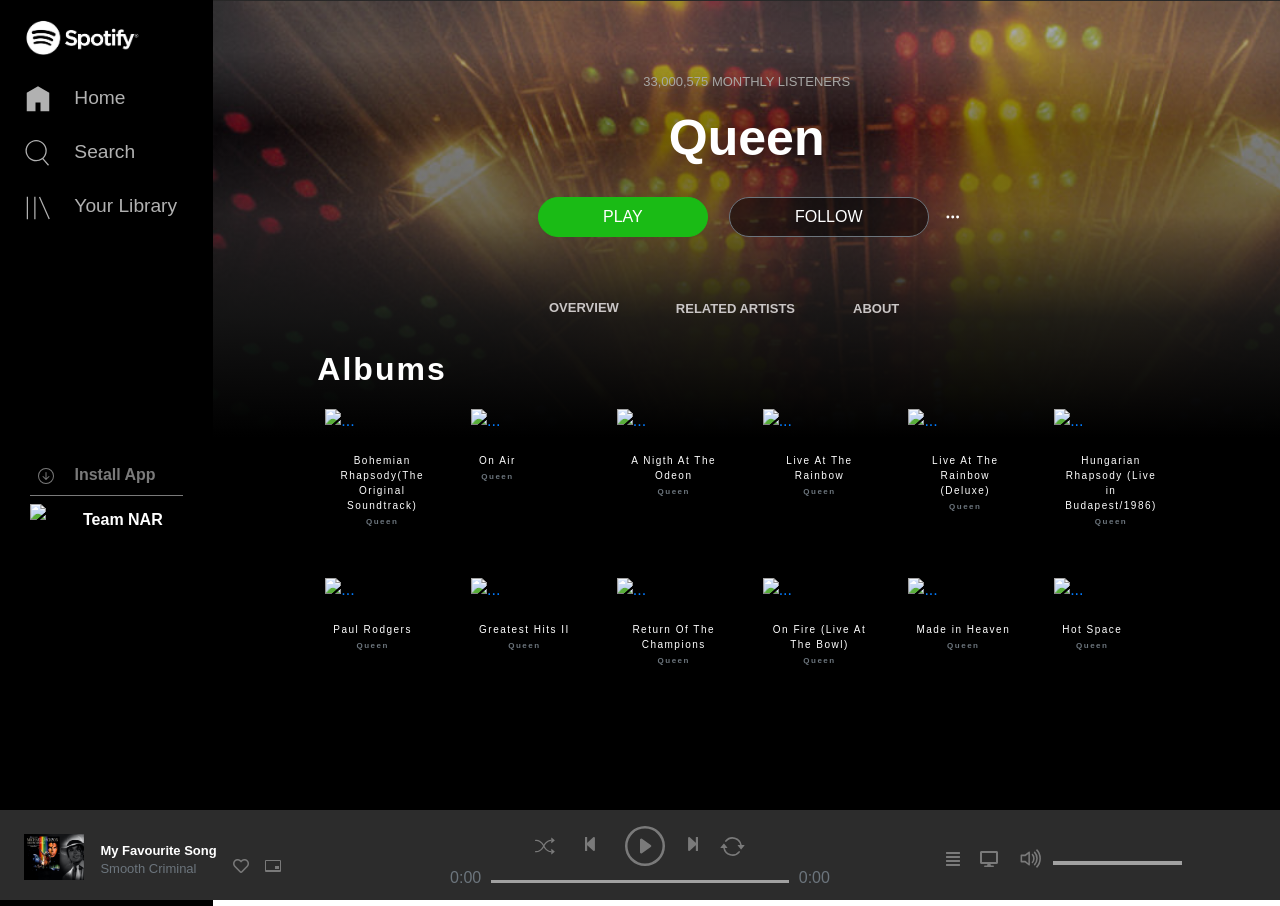
==== artist.html @ 795eda59 "Spotify clone" ====
<!DOCTYPE html>
<html lang="en">
  <head>
    <!-- Required meta tags -->
    <meta charset="utf-8" />
    <meta
      name="viewport"
      content="width=device-width, initial-scale=1, shrink-to-fit=no"
    />

    <!-- Bootstrap CSS -->
    <link
      rel="stylesheet"
      href="https://cdn.jsdelivr.net/npm/bootstrap@4.6.0/dist/css/bootstrap.min.css"
      integrity="sha384-B0vP5xmATw1+K9KRQjQERJvTumQW0nPEzvF6L/Z6nronJ3oUOFUFpCjEUQouq2+l"
      crossorigin="anonymous"
    />

    <title>Artist</title>
    
    <link rel="stylesheet" href="styles.css" />
    <!-- font awesome -->
    <link
      rel="stylesheet"
      href="https://use.fontawesome.com/releases/v5.15.3/css/all.css"
      integrity="sha384-SZXxX4whJ79/gErwcOYf+zWLeJdY/qpuqC4cAa9rOGUstPomtqpuNWT9wdPEn2fk"
      crossorigin="anonymous"
    />
  </head>
  <body>
    <div class="container-fluid">
      <main>
        <div class="row ">
          <div id="menu" class="col-12 d-none d-lg-none col-xl-2 d-xl-flex flex-column justify-content-between">
            <div>
              <a href="home.html"
                ><img
                  class="img-fluid text-center mb-2 pr-5"
                  src="sideassets/spotify_black.png"
                  alt=""
              /></a>
              <ul class="pl-2">
                <li>
                    <svg viewBox="0 0 512 512" width="24" height="24" xmlns="http://www.w3.org/2000/svg"><path d="M448 463.746h-149.333v-149.333h-85.334v149.333h-149.333v-315.428l192-111.746 192 110.984v316.19z" fill="currentColor"></path></svg>
                  <a class="pl-3" href="home.html">Home</a>
                </li>
                <li class="my-4">
                    <svg viewBox="0 0 512 512" width="24" height="24" xmlns="http://www.w3.org/2000/svg"><path d="M349.714 347.937l93.714 109.969-16.254 13.969-93.969-109.969q-48.508 36.825-109.207 36.825-36.826 0-70.476-14.349t-57.905-38.603-38.603-57.905-14.349-70.476 14.349-70.476 38.603-57.905 57.905-38.603 70.476-14.349 70.476 14.349 57.905 38.603 38.603 57.905 14.349 70.476q0 37.841-14.73 71.619t-40.889 58.921zM224 377.397q43.428 0 80.254-21.461t58.286-58.286 21.461-80.254-21.461-80.254-58.286-58.285-80.254-21.46-80.254 21.46-58.285 58.285-21.46 80.254 21.46 80.254 58.285 58.286 80.254 21.461z" fill="currentColor" fill-rule="evenodd"></path></svg>
                  <a class="pl-3" href="">Search</a>
                </li>
                <li>
                    <svg viewBox="0 0 512 512" width="24" height="24" xmlns="http://www.w3.org/2000/svg"><path d="M291.301 81.778l166.349 373.587-19.301 8.635-166.349-373.587zM64 463.746v-384h21.334v384h-21.334zM192 463.746v-384h21.334v384h-21.334z" fill="currentColor"></path></svg>
                  <a class="pl-3" href="">Your Library</a>
                </li>
              </ul>
            </div>

            <div class="sideBottom artist-bottom mb-4">
              <div class="container mb-5 pb-5">
                <div class="ml-2">
                  <svg
                    class=""
                    xmlns="http://www.w3.org/2000/svg"
                    width="16"
                    height="16"
                    fill="currentColor"
                    class="bi bi-arrow-down-circle"
                    viewBox="0 0 16 16"
                  >
                    <path
                      fill-rule="evenodd"
                      d="M1 8a7 7 0 1 0 14 0A7 7 0 0 0 1 8zm15 0A8 8 0 1 1 0 8a8 8 0 0 1 16 0zM8.5 4.5a.5.5 0 0 0-1 0v5.793L5.354 8.146a.5.5 0 1 0-.708.708l3 3a.5.5 0 0 0 .708 0l3-3a.5.5 0 0 0-.708-.708L8.5 10.293V4.5z"
                    />
                  </svg>
                  <a class="ml-3" href=""><strong>Install App</strong></a>
                </div>
                <hr class="my-2" />
                <div class="d-flex">
                  <img
                    class="img-fluid"
                    src="https://img.icons8.com/officel/30/000000/change-user-male.png"
                  />
                  <p class="ml-2 mt-1"><strong>Team NAR</strong></p>
                </div>
              </div>
            </div>
          </div>
          <!-- Sidebar end -->

          <div id="contentArtist" class="col-12 col-xl-10 mb-5">
            <div class="container">
                <!-- Upper body -->
                <div class="row justify-content-center mt-4 pt-5">
                    <div class="d-flex flex-column text-center z-index:2">
                        <p>33,000,575 MONTHLY LISTENERS</p>
                        <h1><strong>Queen</strong></h1>
                        <div class="d-md-flex flex-row text-center mt-3 d-none ">
                            <button type="button" class=" btn badge-pill btn-primary playbtn">PLAY</button>
                            <button type="button" class=" btn badge-pill btn-secondary follow mx-3">FOLLOW</button>
                            <svg  xmlns="http://www.w3.org/2000/svg" width="50" height="50" class="bi bi-three-dots " viewBox="0 0 16 16">
                                <path d="M3 9.5a1.5 1.5 0 1 1 0-3 1.5 1.5 0 0 1 0 3zm5 0a1.5 1.5 0 1 1 0-3 1.5 1.5 0 0 1 0 3zm5 0a1.5 1.5 0 1 1 0-3 1.5 1.5 0 0 1 0 3z"/>
                              </svg>                  
                        </div>

                        
                          <div class="row text-center mt-3 justify-content-center d-block d-md-none" style="z-index: 10;">
                            <div class="col-12">
                              <button type="button" class="btn btn-primary btn-lg btn-block smallPlaybtn badge-pill">Play</button>
                            </div> 
                            <div class="col-12 mt-4">
                              <button type="button" class="btn btn-primary btn-lg btn-block smallfollow badge-pill">Follow</button>
                            </div>
                          </div>
                          
                       
                        <div class="mt-4 pt-4" style="z-index:1;">
                            <ul class="nav nav-tabs">
                                <li class="nav-item">
                                  <a class="nav-link active" href="#"><strong>OVERVIEW</strong></a>
                                </li>
                                <li class="nav-item mx-4">
                                  <a class="nav-link" href="#"><strong>RELATED ARTISTS</strong></a>
                                </li>
                                <li class="nav-item">
                                  <a class="nav-link" href="#"><strong>ABOUT</strong></a>
                                </li>
                              </ul>
                        </div>
                    </div>               
                </div>
                <!-- Upper body end -->
            </div>
              
            <section id="cardsDeck" class="artist-cards">
                    <div class="row mx-5">
                      <div id="deckHeader" class="row w-100">
                        <div class="mt-4 mb-1">
                            <h3>Albums</h3>
                            <!-- <span>Description for this deck of cards / section of music</span> -->
                        </div>
                        <!-- <div class="d-flex align-items-center ml-auto">
                            <span>SEE ALL</span>
                        </div> -->
                      </div>
                      <div class="row row-cols-1 row-cols-sm-2 row-cols-md-4 row-cols-lg-6 px-5">
                        <div class="col px-0 mb-4">
                          <div class="card h-100">
                            <a href="album.html">
                              <img src=https://encrypted-tbn0.gstatic.com/images?q=tbn:ANd9GcTUaqRn8ruIVbKenwXKFX7a9KQKRLRuQRpS-GsHIyY6qrICzKjlifRmFEC_fj8FGC0sPLs&usqp=CAU class="card-img-top" alt="...">
                            </a>
                            <div class="card-play"></div>
                            <!-- <i class="fab fa-spotify"></i> -->
                            <div class="card-body text-center p-3">
                              <p class="card-text text-white mb-0 mt-1">Bohemian Rhapsody(The Original Soundtrack)</p>
                              <p class="card-text text-muted"><small class="text-muted"><strong>Queen</strong></small></p>
                            </div>
                          </div>
                        </div>
                        <div class="col px-0 mb-4">
                          <div class="card h-100">
                            <a href="album.html">
                              <img src=https://bravewords.com/medias-static/images/news/2016%20II/queenonair1.jpg class="card-img-top" alt="...">
                            </a>
                            <div class="card-play"></div>  
                            <!-- <i class="fab fa-spotify"></i> -->
                            <div class="card-body text-center p-3">
                              <p class="card-text text-white mb-0 mt-1">On Air</p>
                              <p class="card-text text-muted"><small class="text-muted"><strong>Queen</strong></small></p>
                            </div>
                          </div>
                        </div>
                        <div class="col px-0 mb-4">
                          <div class="card h-100">
                            <a href="album.html">
                              <img src=https://img.discogs.com/h-NVa4igX-riZjnzVFugzXxiRIo=/fit-in/600x591/filters:strip_icc():format(jpeg):mode_rgb():quality(90)/discogs-images/R-7739371-1483370708-1554.jpeg.jpg class="card-img-top" alt="...">
                            </a>
                            <div class="card-play"></div>  
                            <!-- <i class="fab fa-spotify"></i> -->
                            <div class="card-body text-center p-3">
                              <p class="card-text text-white mb-0 mt-1">A Nigth At The Odeon</p>
                              <p class="card-text text-muted"><small class="text-muted"><strong>Queen</strong></small></p>
                            </div>
                          </div>
                        </div>
                        <div class="col px-0 mb-4">
                          <div class="card h-100">
                            <a href="album.html">
                              <img src=https://upload.wikimedia.org/wikipedia/en/2/2d/Live_at_the_Rainbow_%2774.jpg class="card-img-top" alt="...">
                            </a>
                            <div class="card-play"></div>  
                            <!-- <i class="fab fa-spotify"></i> -->
                            <div class="card-body text-center p-3">
                              <p class="card-text text-white mb-0 mt-1">Live At The Rainbow</p>
                              <p class="card-text text-muted"><small class="text-muted"><strong>Queen</strong></small></p>
                            </div>
                          </div>
                        </div>
                        <div class="col px-0 mb-4">
                          <div class="card h-100">
                            <a href="album.html">
                              <img src=https://upload.wikimedia.org/wikipedia/en/2/2d/Live_at_the_Rainbow_%2774.jpg class="card-img-top" alt="...">
                            </a>
                            <div class="card-play"></div>  
                            <!-- <i class="fab fa-spotify"></i> -->
                            <div class="card-body text-center p-3">
                              <p class="card-text text-white mb-0 mt-1">Live At The Rainbow (Deluxe)</p>
                              <p class="card-text text-muted"><small class="text-muted"><strong>Queen</strong></small></p>
                            </div>
                          </div>
                        </div>
                        <div class="col px-0 mb-4">
                          <div class="card h-100">
                            <a href="album.html">
                              <img src=
                              "http://www.potoclips.com/wp-content/uploads/2016/05/Queen-Hungarian-Rhapsody-002.jpg" class="card-img-top" alt="...">
                            </a>
                            <div class="card-play"></div>  
                            <!-- <i class="fab fa-spotify"></i> -->
                            <div class="card-body text-center p-3">
                              <p class="card-text text-white mb-0 mt-1">Hungarian Rhapsody (Live in Budapest/1986)</p>
                              <p class="card-text text-muted"><small class="text-muted"><strong>Queen</strong></small></p>
                            </div>
                          </div>
                        </div>

                        <div class="col px-0 mb-4">
                          <div class="card h-100">
                            <a href="album.html">
                              <img src=https://upload.wikimedia.org/wikipedia/en/thumb/9/99/Queen_The_Cosmos_Rocks_Album_Cover.jpg/220px-Queen_The_Cosmos_Rocks_Album_Cover.jpg class="card-img-top" alt="...">
                            </a>
                            <div class="card-play"></div>  
                            <!-- <i class="fab fa-spotify"></i> -->
                            <div class="card-body text-center p-3">
                              <p class="card-text text-white mb-0 mt-1">Paul Rodgers</p>
                              <p class="card-text text-muted"><small class="text-muted"><strong>Queen</strong></small></p>
                            </div>
                          </div>
                        </div>
                        <div class="col px-0 mb-4">
                          <div class="card h-100">
                            <a href="album.html">
                              <img src=https://encrypted-tbn1.gstatic.com/shopping?q=tbn:ANd9GcRK7LeHFWl0atUUd1nHO-yyTRQpFxGSMK9AKnmhtg-TARBnJ0Li6wlK0Q6jhM9YMvpYcd17R9k1038avn3t5S0TVDyyNRBl1kkpo4rDfvP0mMEu1VLNr2H5EeM8-TI&usqp=CAE class="card-img-top" alt="...">
                            </a>
                            <div class="card-play"></div>  
                            <!-- <i class="fab fa-spotify"></i> -->
                            <div class="card-body text-center p-3">
                              <p class="card-text text-white mb-0 mt-1">Greatest Hits II</p>
                              <p class="card-text text-muted"><small class="text-muted"><strong>Queen</strong></small></p>
                            </div>
                          </div>
                        </div>
                        <div class="col px-0 mb-4">
                          <div class="card h-100">
                            <a href="album.html">
                              <img src=https://upload.wikimedia.org/wikipedia/en/a/a1/Returnofthechampions.jpg class="card-img-top" alt="...">
                            </a>
                            <div class="card-play"></div>  
                            <!-- <i class="fab fa-spotify"></i> -->
                            <div class="card-body text-center p-3">
                              <p class="card-text text-white mb-0 mt-1">Return Of The Champions</p>
                              <p class="card-text text-muted"><small class="text-muted"><strong>Queen</strong></small></p>
                            </div>
                          </div>
                        </div>
                        <div class="col px-0 mb-4">
                          <div class="card h-100">
                            <a href="album.html">
                              <img src=https://m.media-amazon.com/images/I/81jx9KYIe0L._SS500_.jpg class="card-img-top" alt="...">
                            </a>
                            <div class="card-play"></div>  
                            <!-- <i class="fab fa-spotify"></i> -->
                            <div class="card-body text-center p-3">
                              <p class="card-text text-white mb-0 mt-1">On Fire (Live At The Bowl)</p>
                              <p class="card-text text-muted"><small class="text-muted"><strong>Queen</strong></small></p>
                            </div>
                          </div>
                        </div>
                        <div class="col px-0 mb-4">
                          <div class="card h-100">
                            <a href="album.html">
                              <img src=http://2.bp.blogspot.com/-W1nK1BnpQm8/Td2ZUZDUsAI/AAAAAAAABi0/SrcHk1yy4DM/s1600/Queen+-+Made+in+Heaven.jpg class="card-img-top" alt="...">
                            </a>
                            <div class="card-play"></div>  
                            <!-- <i class="fab fa-spotify"></i> -->
                            <div class="card-body text-center p-3">
                              <p class="card-text text-white mb-0 mt-1">Made in Heaven</p>
                              <p class="card-text text-muted"><small class="text-muted"><strong>Queen</strong></small></p>
                            </div>
                          </div>
                        </div>
                        <div class="col px-0 mb-4">
                          <div class="card h-100">
                            <a href="album.html">
                              <img src=https://www.udiscovermusic.com/wp-content/uploads/2019/05/Queen-Hot-Space-album-cover-820.jpg class="card-img-top" alt="...">
                            </a>
                            <div class="card-play"></div>  
                            <!-- <i class="fab fa-spotify"></i> -->
                            <div class="card-body text-center p-3">
                              <p class="card-text text-white mb-0 mt-1">Hot Space</p>
                              <p class="card-text text-muted"><small class="text-muted"><strong>Queen</strong></small></p>
                            </div>
                          </div>
                        </div>
                      </div>
                    </div>
            </section>
                
          </div>
        </div>
      </main>

      <!-- AUDIO source-->
      <audio id="myAudio">
        <source
          src="footerassets/Michael-Jackson-Smooth-Criminal.mp3"
          type="audio/mpeg"
        />
        Your browser does not support the audio element.
      </audio>
      <!-- Audio end -->

      <footer class="d-none d-md-block row">
        <div
          id="player"
          class="container-fluid mt-3 text-center position-relative"
        >

          <div class="row row-cols-1 row-cols-md-3 no-gutters">
            
                  <div class="col-12 d-flex py-2 pl-4">
                      <img src="footerassets/michael-jackson-smooth-criminal.jpg" class="img-fluid" alt="">
                      <div class="flex-column pl-3 text-left mt-3 footerp">
                      <p><strong>My Favourite Song</strong></p>            
                      <p class="text-muted">Smooth Criminal</p>
                      </div>
                      <i class="far fa-heart pl-3 mt-4"></i>
                      <svg style="overflow: visible;" class="pl-3 mt-4" width="16" height="16" xmlns="http://www.w3.org/2000/svg"><g fill="currentColor" fill-rule="evenodd"><path d="M1 3v9h14V3H1zm0-1h14a1 1 0 0 1 1 1v10a1 1 0 0 1-1 1H1a1 1 0 0 1-1-1V3a1 1 0 0 1 1-1z" fill-rule="nonzero"></path><path d="M10 8h4v3h-4z"></path></g></svg>
                  </div>
                  <div class="col-12 text-center">
                    <!-- shuffle -->
                    <svg
                      xmlns="http://www.w3.org/2000/svg"
                      width="20"
                      height="20"
                      fill="currentColor"
                      class="bi bi-shuffle"
                      viewBox="0 0 16 16"
                    >
                      <path
                        fill-rule="evenodd"
                        d="M0 3.5A.5.5 0 0 1 .5 3H1c2.202 0 3.827 1.24 4.874 2.418.49.552.865 1.102 1.126 1.532.26-.43.636-.98 1.126-1.532C9.173 4.24 10.798 3 13 3v1c-1.798 0-3.173 1.01-4.126 2.082A9.624 9.624 0 0 0 7.556 8a9.624 9.624 0 0 0 1.317 1.918C9.828 10.99 11.204 12 13 12v1c-2.202 0-3.827-1.24-4.874-2.418A10.595 10.595 0 0 1 7 9.05c-.26.43-.636.98-1.126 1.532C4.827 11.76 3.202 13 1 13H.5a.5.5 0 0 1 0-1H1c1.798 0 3.173-1.01 4.126-2.082A9.624 9.624 0 0 0 6.444 8a9.624 9.624 0 0 0-1.317-1.918C4.172 5.01 2.796 4 1 4H.5a.5.5 0 0 1-.5-.5z"
                      />
                      <path
                        d="M13 5.466V1.534a.25.25 0 0 1 .41-.192l2.36 1.966c.12.1.12.284 0 .384l-2.36 1.966a.25.25 0 0 1-.41-.192zm0 9v-3.932a.25.25 0 0 1 .41-.192l2.36 1.966c.12.1.12.284 0 .384l-2.36 1.966a.25.25 0 0 1-.41-.192z"
                      />
                    </svg>
                    <!-- Back -->
                    <i class="fas fa-step-backward mx-4"></i>

                    <!-- Play -->
                    <svg
                      class="play"
                      xmlns="http://www.w3.org/2000/svg"
                      width="40"
                      height="40"
                      fill="currentColor"
                      class="bi bi-play-circle"
                      viewBox="0 0 16 16"
                    >
                      <path
                        d="M8 15A7 7 0 1 1 8 1a7 7 0 0 1 0 14zm0 1A8 8 0 1 0 8 0a8 8 0 0 0 0 16z"
                      />
                      <path
                        d="M6.271 5.055a.5.5 0 0 1 .52.038l3.5 2.5a.5.5 0 0 1 0 .814l-3.5 2.5A.5.5 0 0 1 6 10.5v-5a.5.5 0 0 1 .271-.445z"
                      />
                    </svg>
                    <!-- pause -->
                    <svg
                      class="pause"
                      xmlns="http://www.w3.org/2000/svg"
                      width="40"
                      height="40"
                      fill="currentColor"
                      class="bi bi-pause-circle"
                      viewBox="0 0 16 16"
                    >
                      <path
                        d="M8 15A7 7 0 1 1 8 1a7 7 0 0 1 0 14zm0 1A8 8 0 1 0 8 0a8 8 0 0 0 0 16z"
                      />
                      <path
                        d="M5 6.25a1.25 1.25 0 1 1 2.5 0v3.5a1.25 1.25 0 1 1-2.5 0v-3.5zm3.5 0a1.25 1.25 0 1 1 2.5 0v3.5a1.25 1.25 0 1 1-2.5 0v-3.5z"
                      />
                    </svg>
                    <!-- next -->
                    <i class="fas fa-step-forward mx-3"></i>
                    <!-- repeat -->
                    <svg
                      class="repeat"
                      xmlns="http://www.w3.org/2000/svg"
                      width="25"
                      height="25"
                      fill="currentColor"
                      class="bi bi-arrow-repeat"
                      viewBox="0 0 16 16"
                    >
                      <path
                        d="M11.534 7h3.932a.25.25 0 0 1 .192.41l-1.966 2.36a.25.25 0 0 1-.384 0l-1.966-2.36a.25.25 0 0 1 .192-.41zm-11 2h3.932a.25.25 0 0 0 .192-.41L2.692 6.23a.25.25 0 0 0-.384 0L.342 8.59A.25.25 0 0 0 .534 9z"
                      />
                      <path
                        fill-rule="evenodd"
                        d="M8 3c-1.552 0-2.94.707-3.857 1.818a.5.5 0 1 1-.771-.636A6.002 6.002 0 0 1 13.917 7H12.9A5.002 5.002 0 0 0 8 3zM3.1 9a5.002 5.002 0 0 0 8.757 2.182.5.5 0 1 1 .771.636A6.002 6.002 0 0 1 2.083 9H3.1z"
                      />
                    </svg>
                    <div class="row justify-content-center text-muted">
                      <div class="col-12">
                        <span id="current-time" class="time">0:00</span>
                        <input type="range" id="seek-slider" max="100" value="0">
                         <span id="duration" class="time">0:00</span>
                      </div>
                    </div>
                  </div>
                  <div class="col-12 mt-3 pb-4">
                    <i class="fas fa-align-justify pr-3"></i>
                    <i class="fas fa-desktop"></i>
                    <div class="slidecontainer d-inline-block mt-1 ">
                      <svg
                        xmlns="http://www.w3.org/2000/svg"
                        width="25"
                        height="25"
                        fill="currentColor"
                        class="bi bi-volume-up ml-3 mb-1"
                        viewBox="0 0 16 16"
                      >
                        <path
                          d="M11.536 14.01A8.473 8.473 0 0 0 14.026 8a8.473 8.473 0 0 0-2.49-6.01l-.708.707A7.476 7.476 0 0 1 13.025 8c0 2.071-.84 3.946-2.197 5.303l.708.707z"
                        />
                        <path
                          d="M10.121 12.596A6.48 6.48 0 0 0 12.025 8a6.48 6.48 0 0 0-1.904-4.596l-.707.707A5.483 5.483 0 0 1 11.025 8a5.483 5.483 0 0 1-1.61 3.89l.706.706z"
                        />
                        <path
                          d="M10.025 8a4.486 4.486 0 0 1-1.318 3.182L8 10.475A3.489 3.489 0 0 0 9.025 8c0-.966-.392-1.841-1.025-2.475l.707-.707A4.486 4.486 0 0 1 10.025 8zM7 4a.5.5 0 0 0-.812-.39L3.825 5.5H1.5A.5.5 0 0 0 1 6v4a.5.5 0 0 0 .5.5h2.325l2.363 1.89A.5.5 0 0 0 7 12V4zM4.312 6.39 6 5.04v5.92L4.312 9.61A.5.5 0 0 0 4 9.5H2v-3h2a.5.5 0 0 0 .312-.11z"
                        />
                      </svg>
                      <input type="range" min="1" max="100" value="50" class="slider" id="myRange">
                    </div>
                  </div>
          </div>
          
        </div>
      </footer>
    </div>

    <!-- Side bar for small screen -->
    <div class="d-block d-xl-none smalltab">
      <div class="collapse" id="navbarToggleExternalContent">
        <div class="row p-sm-t-4 p-md-t-2 mb-5 pb-5 small-sidebar">
          <div class="col-6 col-md-3">
            <a href="home.html"><img class="img-fluid text-center mb-2 pt-3" src="spotify_black.png" alt=""/></a>
          </div>
          <div class="col-6 col-md-9 d-md-flex flex-row justify-content-between align-items-center">
            <a href="home.html"><h5 class="text-white medium pt-2">Home</h5></a>
            <a  href=""><h5 class="text-white medium m-sm-y-3 pt-2">Search</h5></a>
            <a href=""><h5 class="text-white medium pt-2 mr-5">Your Library</h5></a>
          </div>         
        </div>
      </div>
      <nav class="navbar navbar-dark">
        <a href="home.html">
          <svg viewBox="0 0 512 512" width="30" height="30" xmlns="http://www.w3.org/2000/svg"><path d="M448 463.746h-149.333v-149.333h-85.334v149.333h-149.333v-315.428l192-111.746 192 110.984v316.19z" fill="currentColor"></path></svg>
        </a>

        <a href="">
          <svg viewBox="0 0 512 512" width="30" height="30" xmlns="http://www.w3.org/2000/svg"><path d="M349.714 347.937l93.714 109.969-16.254 13.969-93.969-109.969q-48.508 36.825-109.207 36.825-36.826 0-70.476-14.349t-57.905-38.603-38.603-57.905-14.349-70.476 14.349-70.476 38.603-57.905 57.905-38.603 70.476-14.349 70.476 14.349 57.905 38.603 38.603 57.905 14.349 70.476q0 37.841-14.73 71.619t-40.889 58.921zM224 377.397q43.428 0 80.254-21.461t58.286-58.286 21.461-80.254-21.461-80.254-58.286-58.285-80.254-21.46-80.254 21.46-58.285 58.285-21.46 80.254 21.46 80.254 58.285 58.286 80.254 21.461z" fill="currentColor" fill-rule="evenodd"></path></svg>
         </a>

         <a href=""><svg viewBox="0 0 512 512" width="30" height="30" xmlns="http://www.w3.org/2000/svg"><path d="M291.301 81.778l166.349 373.587-19.301 8.635-166.349-373.587zM64 463.746v-384h21.334v384h-21.334zM192 463.746v-384h21.334v384h-21.334z" fill="currentColor"></path></svg></a>

        
        <button class="navbar-toggler" type="button" data-toggle="collapse" data-target="#navbarToggleExternalContent" aria-controls="navbarToggleExternalContent" aria-expanded="false" aria-label="Toggle navigation">
          <span class="navbar-toggler-icon"></span>
        </button>
        
      </nav>
    </div> 
    <!-- Side bar for small screen END-->

    <!-- Footer for small screen -->
    <div class="d-block d-md-none" id="smallFooter">
      <nav class="navbar navbar-dark">
        <div>
          <img src="footerassets/michael-jackson-smooth-criminal.jpg" class="img-fluid" alt="">
        </div>
                 
        <div>
          <!-- Back -->
          <i class="fas fa-step-backward mx-4"></i>

          <!-- Play -->
          <svg
            class="play"
            xmlns="http://www.w3.org/2000/svg"
            width="40"
            height="40"
            fill="currentColor"
            class="bi bi-play-circle"
            viewBox="0 0 16 16"
          >
            <path
              d="M8 15A7 7 0 1 1 8 1a7 7 0 0 1 0 14zm0 1A8 8 0 1 0 8 0a8 8 0 0 0 0 16z"
            />
            <path
              d="M6.271 5.055a.5.5 0 0 1 .52.038l3.5 2.5a.5.5 0 0 1 0 .814l-3.5 2.5A.5.5 0 0 1 6 10.5v-5a.5.5 0 0 1 .271-.445z"
            />
          </svg>
          <!-- pause -->
          <svg
            class="pause"
            xmlns="http://www.w3.org/2000/svg"
            width="40"
            height="40"
            fill="currentColor"
            class="bi bi-pause-circle"
            viewBox="0 0 16 16"
          >
            <path
              d="M8 15A7 7 0 1 1 8 1a7 7 0 0 1 0 14zm0 1A8 8 0 1 0 8 0a8 8 0 0 0 0 16z"
            />
            <path
              d="M5 6.25a1.25 1.25 0 1 1 2.5 0v3.5a1.25 1.25 0 1 1-2.5 0v-3.5zm3.5 0a1.25 1.25 0 1 1 2.5 0v3.5a1.25 1.25 0 1 1-2.5 0v-3.5z"
            />
          </svg>
          <!-- next -->
          <i class="fas fa-step-forward mx-3"></i> 
        </div>
        <div>
          <input type="range" min="1" max="100" value="50" class="slider" id="myRange">
        </div>
          
      </nav>
    </div> 
    <!-- Footer for small screen END-->

    <script>
      const audio = document.getElementById("myAudio");
      const playButton = document.querySelector(".play");
      const smallPlayButton = document.querySelector("#smallFooter .play");
      const pauseButton = document.querySelector(".pause");
      const smallPauseButton = document.querySelector("#smallFooter .pause");
      function play() {
        playButton.addEventListener("click", function (e) {
          audio.play();
          playButton.style.visibility = "hidden";
          pauseButton.style.visibility = "visible";
        });
        pauseButton.addEventListener("click", function (e) {
          audio.pause();
          pauseButton.style.visibility = "hidden";
          playButton.style.visibility = "visible";
        });
      }

      function smallplay() {
        smallPlayButton.addEventListener("click", function (e) {
          audio.play();
          smallPlayButton.style.visibility = "hidden";
          smallPauseButton.style.visibility = "visible";
        });
        smallPauseButton.addEventListener("click", function (e) {
          audio.pause();
          smallPauseButton.style.visibility = "hidden";
          smallPlayButton.style.visibility = "visible";
        });
      }

      function backward() {
        const previousButton = document.querySelector(".fa-step-backward");
        previousButton.addEventListener("click", function (e) {
          audio.currentTime -= 30.0;
        });
      }

      function smallBackward() {
        const smallPreviousButton = document.querySelector("#smallFooter .fa-step-backward");
        smallPreviousButton.addEventListener("click", function (e) {
          audio.currentTime -= 30.0;
        });
      }

      function forward() {
        const nextButton = document.querySelector(".fa-step-forward");
        nextButton.addEventListener("click", function (e) {
          audio.currentTime += 30.0;
        });
      }

      function smallForward() {
        const smallNextButton = document.querySelector("#smallFooter .fa-step-forward");
        smallNextButton.addEventListener("click", function (e) {
          audio.currentTime += 30.0;
        });
      }

      function restart() {
        const repeatButton = document.querySelector(".repeat");
        repeatButton.addEventListener("click", function () {
          audio.currentTime = 0.0;
        });
      }
      window.onload = function () {
        play();
        smallplay()
        backward();
        smallBackward()
        forward();
        smallForward()
        restart();
      };
    </script>

    <script
src="https://code.jquery.com/jquery-3.5.1.slim.min.js"
integrity="sha384-DfXdz2htPH0lsSSs5nCTpuj/zy4C+OGpamoFVy38MVBnE+IbbVYUew+OrCXaRkfj"
crossorigin="anonymous"
    ></script>
    <script
src="https://cdn.jsdelivr.net/npm/bootstrap@4.6.0/dist/js/bootstrap.bundle.min.js"
integrity="sha384-Piv4xVNRyMGpqkS2by6br4gNJ7DXjqk09RmUpJ8jgGtD7zP9yug3goQfGII0yAns"
crossorigin="anonymous"
    ></script>
  </body>
</html>
---- styles.css ----
@import url(//db.onlinewebfonts.com/c/01173b246d9d9ea808ea75a26b3b61bb?family=Circular+Spotify+Tx+T+Black);
@font-face {
    font-family: "Circular Spotify Tx T Black"; 
    src: url("//db.onlinewebfonts.com/t/01173b246d9d9ea808ea75a26b3b61bb.eot"); 
    src: url("//db.onlinewebfonts.com/t/01173b246d9d9ea808ea75a26b3b61bb.eot?#iefix") format("embedded-opentype"), url("//db.onlinewebfonts.com/t/01173b246d9d9ea808ea75a26b3b61bb.woff2") format("woff2"), url("//db.onlinewebfonts.com/t/01173b246d9d9ea808ea75a26b3b61bb.woff") format("woff"), url("//db.onlinewebfonts.com/t/01173b246d9d9ea808ea75a26b3b61bb.ttf") format("truetype"), url("//db.onlinewebfonts.com/t/01173b246d9d9ea808ea75a26b3b61bb.svg#Circular Spotify Tx T Black") format("svg");
}

/* Rabia*/

/* Header*/

/* Header Image */
header img{
    width: 15%;
    height: 25%;
}

/* Social Buttons */

:root {
    /* spotify standard green */
    --green: rgb(26, 187, 21);  
    --greenFocus: rgb(26, 176, 24);   
}
/*============= Rabia Social Buttons  ============== */


/* button h5 */
#socialMediaOptions h5 strong{
    font-family:Helvetica, sans-serif;
    font-size: 16px;
    letter-spacing: normal;
    text-align: center;
}

/* All social buttons */
#socialMediaOptions button{
    width: 100%;
    padding-top: 14px;
    font-size: 16px;
}

/* facebook button */
#socialMediaOptions .facebook{
    font-family:Helvetica, sans-serif;
    background-color: #3b5998;
}

/* facebook hover */
#socialMediaOptions .facebook:hover{
    background-color: #4c659c;
}

/* apple button */
#socialMediaOptions .apple{
    font-family:Helvetica, sans-serif;
    background-color: #000000;
}

/* apple hover */
#socialMediaOptions .apple:hover{
    background-color: #272525;
}

/* google button */
#socialMediaOptions .google{
    font-family:Helvetica, sans-serif;
    background-color: white;
    color: #616467;
    border: 3px solid #616467;
}

/* google logo in button */
#socialMediaOptions .google>img{
    width: 20px;
    height: 20px;
}

/* google hover */
#socialMediaOptions .google:hover{
    background-color: #616467;
    color: white;
}

/* targeting OR in hr */
#socialMediaOptions .or{
    background: #fff;
    font-size: 12px;
    letter-spacing: 1px;
    padding: 0 20px;
    bottom: 7px;
    left: 45%;
}


/* log in button */

/* .custom-checkbox .custom-check-input:checked {
    background-color: var(--greenFocus) !important;
}
.custom-checkbox .custom-check-input:active {
    background-color: var(--greenFocus);
} */

/* #personalDetails input[type="checkbox"]:checked::after{
    background-color: yellow;
}

#personalDetails input[type="checkbox"]:active{
    background-color: yellow;
} */
#tick {
    position: absolute;
    top: 10px;
    left: 5px;
    color: white;
    z-index: 5;
}
#exampleCheck1 {
    height: 25px;
    width: 25px;
    appearance: none;
    border: 1px solid #34495E;
    border-radius: 4px;
    /* transition-duration: 0.2s; */
    background-color: rgba(255, 255, 255, 0);
    cursor: pointer;
}
#tick:hover {
    cursor: pointer;
}
.form-check-label:hover {
    cursor: pointer;
}

#exampleCheck1:checked {
    border: 1px solid #41B883;
    background-color: var(--greenFocus);
} 


.btn-primary {
    background-color: var(--green);
    border-color: var(--green);
}

.btn-primary:hover {
    background-color: var(--greenFocus);
    border-color: var(--greenFocus);
}

.btn-primary:not(:disabled):not(.disabled):active {
    background-color: var(--greenFocus);
    border-color: var(--greenFocus);
}

.btn-primary:not(:disabled):not(.disabled):active:focus {
    background-color: var(--greenFocus);
    border-color: var(--greenFocus);
    box-shadow: 0 0 0 0.2rem rgb(30 202 30 / 50%);
}

.btn-primary:focus {
    background-color: var(--greenFocus);
    border-color: var(--greenFocus);
    box-shadow: 0 0 0 0.2rem rgb(30 202 30 / 50%);
}

#loginButton {
    /* padding-right: 15px; */
    /* font-size: 12px; */
    letter-spacing: 1px;
    margin: 5px 0px;
    padding: 12px 96px 4px;
}

#personalDetails p{
    color: var(--greenFocus);
}

.spotify {
    border: 1px solid ;
    font-family: Helvetica, sans-serif;
   font-size: medium;
    
}

.spotify:hover {
    background-color: #616467;
    color: white;
    
}

footer div>p>.Terms{
    color: rgb(30, 202, 30)
}

footer div>p{
    font-size: small;
}

/*============= Rabia Side Bar  ============== */

/* =========  basic page structure ========*/

#menu {
    background-color: black;
    min-height: 100vh;
}

#menu ul{
    list-style:none;
}

#menu ul a{
   text-decoration: none;
   color: #B1B1B1;
}

#menu ul li{   
    font-size: larger;
 }

 #menu ul li>:hover{   
    color: white;
 }

 #menu ul svg{
    color: #B1B1B1;
    width: 30px; ;
    height:30px;
 }

 /* HOME SIDE BAR */

  #menu .sideBottom{
     color: #B1B1B1;
 }

 #menu .sideBottom .sign{
     background-color: white;
     color: black;
     border-color: white;
 }

 #menu .sideBottom .sign:hover{
    background-color: #B1B1B1;
    color: black;
    border-color: #B1B1B1;
}

 #menu .sideBottom .login{
    background-color: black;
    color: #B1B1B1;
    border-color: #B1B1B1;
}

#menu .sideBottom .login:hover{
    background-color: #B1B1B1;
    color: black;
    border-color: #B1B1B1;
}

.sideBottom a{
    color: #B1B1B1;
    text-decoration: none;
}

.sideBottom a:hover{
    color: white;
    text-decoration: none;
}

.sideBottom .row>.col-6:first-of-type a:first-of-type{
    border-right: 1px solid #B1B1B1;
}

/* SIDE BAR OTHER */

#menu .sideBottom{
    color: #B1B1B1;
    padding-bottom: 60%;
}

#menu .artist-bottom{
    padding-bottom: 130%;
}

#menu .sideBottom a{
    text-decoration: none;
    color: #7a7a7a ;       
}

#menu .sideBottom a:hover{
    text-decoration: none;
    color: #9e9999 ;       
}

#menu .sideBottom svg{
    color: #7a7a7a ;    
}

.sideBottom hr{
    border-top: 1px solid #7a7a7a ;
}

.sideBottom img{
    width: 45px;
}

.sideBottom p{
    color: white;
}

/*============= Rabia Side Bar  END============== */

/*============= Rabia small screen Side Bar============== */

.smalltab a{
    text-decoration: none;
  }
  
  .smalltab {
    background-color: black!important;
    position: fixed;
    right: 0;
    left: 0;
    bottom: 0;
    z-index: 100;
  }
  
  .smalltab svg{
    color: #B1B1B1;
  }

  @media screen and (max-width: 1200px){
    .smalltab .small-sidebar img{
      max-width: 60%;
      max-height: 100%;
    }
}


/*============= Rabia small screen Side Bar END============== */



/*============= Rabia footer  ============== */

footer {
    background-color: #2c2c2c;
    min-height: 10vh;
    position: fixed;
    right: 0;
    left: 0;
    bottom: 0;
    z-index: 10;
}

@media screen and (max-width: 1200px){
    footer {
        background-color: #2c2c2c;
        min-height: 10vh;
        position: fixed;
        right: 0;
        left: 0;
        bottom: 78px;
        z-index: 101;
    }
}

/* @media screen and (min-width: 1250px) {
    #menu{
        display: none;
    }
    
} */

/* #menu{
    display: none;
} */
    

#player svg{
    color: #7a7a7a;
}

#player svg:hover{
    color: #ccc3c3;
}

#player i{
    color: #7a7a7a;
}

#player i:hover{
    color: #ccc3c3;
}

.pause{
    visibility: hidden;  
    position: absolute;
    right: 50%;
    transform: translateX(26px);
}

.playhr{
    border-top: 2px solid #7a7a7a ;
}

.slider{
    -webkit-appearance: none;  
    appearance: none;
    height: 4px;
    background: #d3d3d3; 
    outline: none; 
    opacity: 0.7; 
    -webkit-transition: .2s; 
    transition: opacity .2s;
}

input{
    margin: 5px;
}

.slider:hover {
    opacity: 1;
  }

  .slider::-webkit-slider-thumb {
    -webkit-appearance: none; 
    appearance: none;
    cursor: pointer; 
  }

   .slider::-webkit-slider-thumb:hover {
    width: 10px;
    height: 10px;
    background: #929191; 
    cursor: pointer; 
  }

 
/* for other pages */
#player img{
    width: 15%;
    height: 80%;
}

.footerp{
    color: white;
    line-height: 2px;
}

#seek-slider{
    -webkit-appearance: none;  
    appearance: none;
    height: 3px;
    background: #d3d3d3; 
    outline: none; 
    width: 70%;
    opacity: 0.7; 
    -webkit-transition: .2s; 
    transition: opacity .2s;
}

#seek-slider:hover {
    opacity: 1;
  }

#seek-slider::-webkit-slider-thumb {
    -webkit-appearance: none; 
    appearance: none;
    cursor: pointer; 
  }

/*============= Rabia footer END  ============== */
/*============= Rabia small screen footer ============== */


#smallFooter {
    position: fixed;
    right: 0;
    left: 0;
    bottom: 78px;
    z-index: 100;
  }

  #smallFooter .navbar{
    background-color: #2c2c2c!important;
    height: 78px;
    padding: 0.5rem 0.4rem;
  
  }

  .navbar {
      height: 78px;
  }

  #smallFooter img{
    width: 60px;
    height: 50px;
  }

  #smallFooter svg{
      z-index: 100;
      color: grey;
  }

  #smallFooter svg:hover{
    z-index: 100;
    color: white;
}

  #smallFooter i{
      z-index: 100;
      color: grey;
  }

  #smallFooter i:hover{
    z-index: 100;
    color: rgb(255, 255, 255);
}

#smallFooter .pause{
    
    position:absolute;
    right: 59%;
    transform: translateX(27px);
}

  /*============= Rabia small screenfooter END  ============== */


/* ======================================  */

/* ============ Content Start ========================  */
#content {
    background-color: #121212;
    min-height: 100vh;
    color: white;
    padding-bottom: 200px;
}

/* font call to content section  */
/* #content {
    font-family: "Circular Spotify Tx T Black";
    font-weight: lighter;
} */


/* full card */
#content .card {
    color: white;
    background-color: rgb(24, 24, 24);
    border-radius: 0.5em;
}

/* change card appearance on hover */
#content .card:hover {
    background-color: rgb(40, 40, 40);
    cursor: pointer;
    
}

/* heading of cards section  */
#deckHeader>div>h3 {
    font-size: 2.5em;
    letter-spacing: 2px;
}

#deckHeader>div>h3:hover {
    text-decoration: underline;
}

/* description of cards section  */
#deckHeader div>span {
    font-size: 1.25em;
    color: rgba(255, 255, 255, 0.70);
}
/* card img  */
#content .card img {
    border-radius: 1.5em;
    padding: 25px;
}

 /* in card heading (album name) */
#content .card-body h5 {
    font-size: 25px;
    letter-spacing: 1px;
}
/* in card p (artist name) */
#content .card-body p {
    font-size: 20px;
    font-weight: lighter;
    letter-spacing: 1.5px;
    color: rgba(255, 255, 255, 0.7);
}

/* .jumbotron  {
    background-image: url(https://www.rollingstone.com/wp-content/uploads/2018/06/queen-news-of-the-world-opener-c5bda6ed-0bdf-42c0-8d93-7b29ec5c4259.jpg?resize=1800,1200&w=1200);
    background-size: cover;
    min-height: 600px;
} */
/* .jumbotron::before {
    content: '';
    position: absolute;
    top: 0px;
    right: 15px;
    left: 15px;
    width: 100%;
    min-height: 600px;
    background: linear-gradient(180deg, rgba(19,19,19,0.75) 48%, rgba(19,19,19,1) 100%);
    z-index: 0;
} */

/* #artist-container {
    height: 500px;
} */

/* #artist-container p {
    font-weight: lighter;
    letter-spacing: 3px;
    color: rgba(255, 255, 255, 0.7);
} */

/* #follow-btn {
    background-color: rgba(0, 0, 0, 0.3);
    margin-right: 15px;
    letter-spacing: 1px;
    padding: 1em 5em;
} */
/* 
#artistNav a {
    font-size: larger;
    font-weight: bold;
    letter-spacing: 1px;
    color: rgba(255, 255, 255, 0.6);
    z-index: 1;
}

#artistNav a:hover{
    text-decoration: none;
    color: rgba(255, 255, 255);
}
#artistNav a:hover::before {
    content: '';
    position: absolute;
    width: 10%;
    height: 1%;
    border-radius: 2em;
    bottom: -10px;
    transform: translate(25%);
    background-color: var(--greenFocus);
    z-index: 2;
} */


/*============= Rabia Artistpage start  ============== */
#contentArtist{
  background-color: black;
  background-image: url("artistassets/queen.jpg");       
  background-repeat: no-repeat; 
  background-size: cover;
  background-position: 0% 250%;
}

#contentArtist::after{
    content: ""; 
    position: absolute;
    top: 0;
    left: 0;
    width: 100%;
    height: 100%;
    background-image: linear-gradient(180deg, rgba(82,81,81,0.4939017843465511) 6%, rgba(0,0,0,0.4939017843465511) 15%, rgba(42,39,39,0.6283555658591562) 25%, rgba(20,20,20,0.9420810560552346) 37%, rgba(0,0,0,1) 51%, rgba(0,0,0,1) 70%, rgba(0,0,0,1) 79%, rgba(0,0,0,1) 84%, rgba(0,0,0,1) 93%, rgba(0,0,0,1) 97%);
}

#contentArtist #cardsDeck {
    margin-bottom: 150px;
}

#contentArtist p{
    z-index: 10;
    color: #a7a7a5;
    font-size: small;
}

#contentArtist h1{
    z-index: 10;
    color: white;
    font-size:50px;
}

#contentArtist .playbtn{  
    letter-spacing: 0px;
    padding: 0em 4em;
    z-index: 1;  
    margin: 5px;  
}

#contentArtist .smallPlaybtn{  
    letter-spacing: 0px;
    padding: 0em 4em;
    z-index: 100;  
    margin: 5px; 
    padding: 3% 0;  
    background-color: #1db954; 
    border-color: transparent;
}

#contentArtist .smallPlaybtn:hover{  
    background-color: #116b30d3; 
}


#contentArtist .playbtn:hover{  
  background-color: #1db954;   
}

#contentArtist .follow{ 
    z-index: 1;  
    letter-spacing: 0px;
    padding: 0em 3em;
    background-color: rgba(0,0,0,0.5); 
    margin: 5px; 
    width: 100%;  
}

#contentArtist .smallfollow{
    z-index: 5;  
    letter-spacing: 0px;
    padding: 0em 3em;
    background-color: rgba(0,0,0,0.2);
    margin: 5px; 
   border-color: grey; 
    padding: 3% 0; 
}

#contentArtist .smallfollow:hover{
    background-color: rgba(0,0,0,0.7); 
}

#contentArtist .follow:hover{  
    background-color: rgba(0,0,0,0.7);    
}

#contentArtist svg{ 
    fill: white;  
    width: 50px;
    z-index: 2;
}

#contentArtist svg:hover{ 
    fill: rgb(202, 198, 198);   
    width: 50px;
}

#contentArtist li a{
    color:rgb(202, 198, 198);
    font-size: small;
    position: relative;
}

#contentArtist li a::after{
    position: absolute;
    bottom: 0;
    left: 0;
    right: 0;
    margin: auto;
    background-color: #1db954;
    color: transparent;
    width: 0%;
    content: "";
    height: 3px;
    transition: all 0.5s;    
}

#contentArtist li a:hover::after{
    width: 40%;
}

#contentArtist li a:focus{
    color:white;
    border: none;
}

#contentArtist li a:hover{
    color:white;
    border: none;
}

#contentArtist .nav-tabs{
    border: none;
}

#contentArtist .nav-tabs .nav-item .active{
    border: none;
    background-color: transparent;
}

#contentArtist h2{
    z-index: 1;
    color: white!important;
    font-size:30px;
}

#contentArtist .artistCards{
    z-index: 10;
}

#contentArtist .card{
    z-index: 10;
    background-color: black;
    width: fit-content;
    margin-right: 7px;
    margin-left: 7px;
    border-radius:none;
    transform: translateX(0px);  
    transition: 1s all;
}

#contentArtist .card-body{
    padding: 0.25rem;
}

#contentArtist .card:hover{
    background-color: rgb(27, 26, 26);
    box-shadow: 2px 0 20px 2px rgba(20, 20, 20,0.5);
    transform: scale(1.09);
    z-index:2;
}

#contentArtist .card:hover .card-play {
    transform: scale(1);
}

#contentArtist .row2{
    padding-bottom: 100px;
    margin-bottom: 500px;
}

#deckHeader {
    z-index: 1;
}
/* 
@media (min-width: 576px){ 
#contentArtist .card-deck{
    margin-left:0px;
    margin-right: 0px;
}
}  */


/*============= Rabia Artistpage END  ============== */

/* ============ Aizada Album START ================= */
/* button play */
.myBtn{
    font-size: 0.50rem;
    font-family: Arial, Helvetica, sans-serif;
    padding: 0.80em 4em;
    margin-bottom: 0.75em;
}

/* h5  */
.queen-II {
    color: white;
    
}
/* p in first col */
p.small{
    color: grey;
    font-size: x-small;
}
/* tbody second col */
#music-album{
    color: grey;
    font-size: small;
}
/* icon heart */
.extra{
    color: rgb(201, 199, 199);
}

/* id of table  */
#albumList{
    padding: 0 0 10rem 0;
}


/* this is p inside the table */
td>p {
    font-size: x-small;
    margin-bottom: -15px;
    
}

/* inside table */
td>a {
    color: rgb(236, 232, 232);
    text-decoration: none;
}

td>a:hover {
    color: grey;
    text-decoration: none;
}

.table td{
transform: translateX(0px);  
transition: 1s all;
}


.table td:hover{
background-color: rgb(49, 44, 44);
box-shadow: 2px 0 20px 2px rgba(20, 20, 20,0.5);
transform: scale(1.03);
z-index:2;
}
/* ============ Aizada Album END ================= */

/* ============ Nando HomePage Start ============= */

#contentHome {
    background: linear-gradient(135deg, rgba(38,66,103,1) 20%, rgba(19,19,19,1) 100%);
    padding-bottom: 200px;
}


/* full card */
#cardsDeck .card {
    color: white;
    background-color: rgba(24, 24, 24, 0);
    border-color: rgba(24, 24, 24, 0);
    border-radius: 0.5em;
    /* z-index: 5; */
    transform: translateX(0px);  
    transition: 1s all;

}

/* change card appearance on hover */
#cardsDeck .card:hover {
    transform: scale(1.09);
    /* box-shadow: 0 0 20px 5px rgba(0, 0, 0, 0.2); */
    cursor: pointer;
    z-index: 3;
}


#queen{
    transform: translateX(0px);  
    transition: 1s all;
}

#queen:hover{
    transform: scale(1.09);
    /* box-shadow: 0 0 20px 5px rgba(0, 0, 0, 0.2); */
    cursor: pointer;
    z-index: 3;
}

/* heading of cards section  */
#deckHeader>div>h3 {
    padding-left: 56px;
    color: white;
    font-size: 2em;
    font-weight: 700;
    letter-spacing: 2px;
}

#deckHeader>div>h3:hover {
    text-decoration: underline;
}

/* description of cards section  */
#deckHeader div>span {
    font-size: 1.25em;
    color: rgba(255, 255, 255, 0.70);
}
/* card img  */
#cardsDeck .card img {
    /* border-radius: 5px; */
    padding: 8px;
    padding-bottom: 0;
    /* z-index: 2; */
}

.artist-cards .card :hover::after{
    content: "";
    position: absolute;
    top: 0;
    left: 0;
    height: 100%;
    width: 100%;
    background-color:  rgba(0,0,0,0.4);
}

/* #cardsDeck .second-row .card::before {
    content: '';
    position: absolute;
    top: 15px;
    left: 15px;
    width: 100%;
    height: 100%;
    background: rgba(255, 0, 0, 0.511);
    z-index: 1;
} */

#cardsDeck .card i{
    position: absolute;
    color: rgba(255, 255, 255, 0.702);
    /* transform: scale(1); */
    top: 20px;
    left: 20px;
    z-index: 5;
}


 /* in card heading (album name) */
#cardsDeck .card-body h5 {
    font-size: 12px;
    letter-spacing: 1px;
    margin-bottom: 0px;
    z-index: 3;
}
/* in card p (artist name) */
#cardsDeck .card-body p {
    font-size: 10px;
    font-weight: lighter;
    letter-spacing: 1.5px;
    color: rgba(255, 255, 255, 0.7);
}

.card-play {
    width: 40px;
    height: 40px;
    background-color: #27AE60;
    position: absolute;
    left: 0;
    right: 0;
    top: 0;
    bottom: 80px;
    margin: auto;
    border-radius: 50%;
    z-index: 20;
    transform: scale(0);
    transition: transform 0.1s;
}

.card-play::before {
    content: '';
    display: block;
    width: 0;
    height: 0;
    position: absolute;
    top: 0;
    right: 0;
    bottom: 0;
    left: 4px;
    margin: auto;
    border-style: solid;
    border-width: 7px 0 7px 10px;
    border-color: transparent transparent transparent white;
    background-color: transparent;
}

#contentHome li a{
    color:rgba(202, 198, 198, 0.73);
    font-size: 12px;
    position: relative;
    letter-spacing: 2px;
    font-weight: lighter;
}

#contentHome li a::after{
    position: absolute;
    bottom: 0;
    left: 0;
    right: 0;
    margin: auto;
    background-color: #1db954;
    color: transparent;
    width: 0%;
    content: "";
    height: 3px;
    transition: all 0.5s;    
}

#contentHome li a:hover::after{
    width: 30%;
}

#contentHome li a:focus{
    color:white;
    border: none;
}

#contentHome li a:hover{
    color:white;
    border: none;
}

#contentHome .nav-tabs{
    border: none;
}

#contentHome .nav-tabs .nav-item .active{
    border: none;
    background-color: transparent;
}

@media screen and (max-width: 650px) {
    #deckHeader {
        padding: 0px;
    }
    #deckHeader>div>h3 {
        font-size: 1.5em;
        /* padding-left: 0px !important; */
        /* padding-right: 0px; */
    }
    
}

@media screen and (max-width: 550px) {
    #deckHeader>div>h3 {
        font-size: 1.3em;
        letter-spacing: 0px;
        padding-left: 0px !important;
        padding-bottom: 15px;
    }
}    
/* 
@media screen and (max-width: 450px) {
    #deckHeader>div>h3 {
        font-size: 0.8em;
        letter-spacing: 0px;
    }
}     */
   

/* ============ Nando HomePage END ============= */
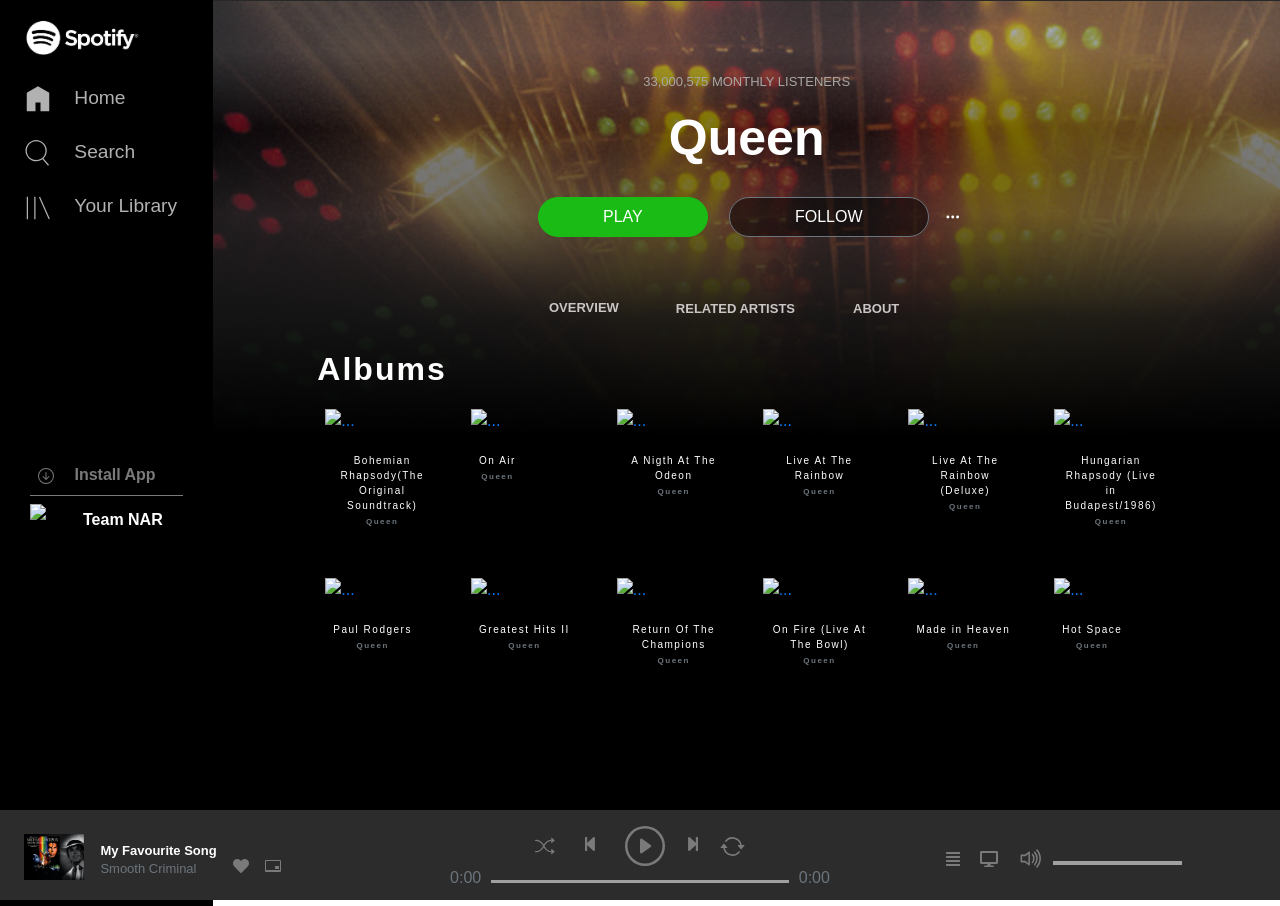
==== commit 43f6f681: "heart icon update Can be clicked to follow" ====
--- a/artist.html
+++ b/artist.html
@@ -146,7 +146,7 @@
                         <div class="col px-0 mb-4">
                           <div class="card h-100">
                             <a href="album.html">
-                              <img src=https://encrypted-tbn0.gstatic.com/images?q=tbn:ANd9GcTUaqRn8ruIVbKenwXKFX7a9KQKRLRuQRpS-GsHIyY6qrICzKjlifRmFEC_fj8FGC0sPLs&usqp=CAU class="card-img-top" alt="...">
+                              <img src="https://encrypted-tbn0.gstatic.com/images?q=tbn:ANd9GcTUaqRn8ruIVbKenwXKFX7a9KQKRLRuQRpS-GsHIyY6qrICzKjlifRmFEC_fj8FGC0sPLs&usqp=CAU" class="card-img-top" alt="...">
                             </a>
                             <div class="card-play"></div>
                             <!-- <i class="fab fa-spotify"></i> -->
@@ -159,7 +159,7 @@
                         <div class="col px-0 mb-4">
                           <div class="card h-100">
                             <a href="album.html">
-                              <img src=https://bravewords.com/medias-static/images/news/2016%20II/queenonair1.jpg class="card-img-top" alt="...">
+                              <img src="https://bravewords.com/medias-static/images/news/2016%20II/queenonair1.jpg" class="card-img-top" alt="...">
                             </a>
                             <div class="card-play"></div>  
                             <!-- <i class="fab fa-spotify"></i> -->
@@ -172,7 +172,7 @@
                         <div class="col px-0 mb-4">
                           <div class="card h-100">
                             <a href="album.html">
-                              <img src=https://img.discogs.com/h-NVa4igX-riZjnzVFugzXxiRIo=/fit-in/600x591/filters:strip_icc():format(jpeg):mode_rgb():quality(90)/discogs-images/R-7739371-1483370708-1554.jpeg.jpg class="card-img-top" alt="...">
+                              <img src="https://img.discogs.com/h-NVa4igX-riZjnzVFugzXxiRIo=/fit-in/600x591/filters:strip_icc():format(jpeg):mode_rgb():quality(90)/discogs-images/R-7739371-1483370708-1554.jpeg.jpg" class="card-img-top" alt="...">
                             </a>
                             <div class="card-play"></div>  
                             <!-- <i class="fab fa-spotify"></i> -->
@@ -185,7 +185,7 @@
                         <div class="col px-0 mb-4">
                           <div class="card h-100">
                             <a href="album.html">
-                              <img src=https://upload.wikimedia.org/wikipedia/en/2/2d/Live_at_the_Rainbow_%2774.jpg class="card-img-top" alt="...">
+                              <img src="https://upload.wikimedia.org/wikipedia/en/2/2d/Live_at_the_Rainbow_%2774.jpg" class="card-img-top" alt="...">
                             </a>
                             <div class="card-play"></div>  
                             <!-- <i class="fab fa-spotify"></i> -->
@@ -198,7 +198,7 @@
                         <div class="col px-0 mb-4">
                           <div class="card h-100">
                             <a href="album.html">
-                              <img src=https://upload.wikimedia.org/wikipedia/en/2/2d/Live_at_the_Rainbow_%2774.jpg class="card-img-top" alt="...">
+                              <img src="https://upload.wikimedia.org/wikipedia/en/2/2d/Live_at_the_Rainbow_%2774.jpg" class="card-img-top" alt="...">
                             </a>
                             <div class="card-play"></div>  
                             <!-- <i class="fab fa-spotify"></i> -->
@@ -226,7 +226,7 @@
                         <div class="col px-0 mb-4">
                           <div class="card h-100">
                             <a href="album.html">
-                              <img src=https://upload.wikimedia.org/wikipedia/en/thumb/9/99/Queen_The_Cosmos_Rocks_Album_Cover.jpg/220px-Queen_The_Cosmos_Rocks_Album_Cover.jpg class="card-img-top" alt="...">
+                              <img src="https://upload.wikimedia.org/wikipedia/en/thumb/9/99/Queen_The_Cosmos_Rocks_Album_Cover.jpg/220px-Queen_The_Cosmos_Rocks_Album_Cover.jpg" class="card-img-top" alt="...">
                             </a>
                             <div class="card-play"></div>  
                             <!-- <i class="fab fa-spotify"></i> -->
@@ -239,7 +239,7 @@
                         <div class="col px-0 mb-4">
                           <div class="card h-100">
                             <a href="album.html">
-                              <img src=https://encrypted-tbn1.gstatic.com/shopping?q=tbn:ANd9GcRK7LeHFWl0atUUd1nHO-yyTRQpFxGSMK9AKnmhtg-TARBnJ0Li6wlK0Q6jhM9YMvpYcd17R9k1038avn3t5S0TVDyyNRBl1kkpo4rDfvP0mMEu1VLNr2H5EeM8-TI&usqp=CAE class="card-img-top" alt="...">
+                              <img src="https://encrypted-tbn1.gstatic.com/shopping?q=tbn:ANd9GcRK7LeHFWl0atUUd1nHO-yyTRQpFxGSMK9AKnmhtg-TARBnJ0Li6wlK0Q6jhM9YMvpYcd17R9k1038avn3t5S0TVDyyNRBl1kkpo4rDfvP0mMEu1VLNr2H5EeM8-TI&usqp=CAE" class="card-img-top" alt="...">
                             </a>
                             <div class="card-play"></div>  
                             <!-- <i class="fab fa-spotify"></i> -->
@@ -252,7 +252,7 @@
                         <div class="col px-0 mb-4">
                           <div class="card h-100">
                             <a href="album.html">
-                              <img src=https://upload.wikimedia.org/wikipedia/en/a/a1/Returnofthechampions.jpg class="card-img-top" alt="...">
+                              <img src="https://upload.wikimedia.org/wikipedia/en/a/a1/Returnofthechampions.jpg" class="card-img-top" alt="...">
                             </a>
                             <div class="card-play"></div>  
                             <!-- <i class="fab fa-spotify"></i> -->
@@ -265,7 +265,7 @@
                         <div class="col px-0 mb-4">
                           <div class="card h-100">
                             <a href="album.html">
-                              <img src=https://m.media-amazon.com/images/I/81jx9KYIe0L._SS500_.jpg class="card-img-top" alt="...">
+                              <img src="https://m.media-amazon.com/images/I/81jx9KYIe0L._SS500_.jpg" class="card-img-top" alt="...">
                             </a>
                             <div class="card-play"></div>  
                             <!-- <i class="fab fa-spotify"></i> -->
@@ -278,7 +278,7 @@
                         <div class="col px-0 mb-4">
                           <div class="card h-100">
                             <a href="album.html">
-                              <img src=http://2.bp.blogspot.com/-W1nK1BnpQm8/Td2ZUZDUsAI/AAAAAAAABi0/SrcHk1yy4DM/s1600/Queen+-+Made+in+Heaven.jpg class="card-img-top" alt="...">
+                              <img src="http://2.bp.blogspot.com/-W1nK1BnpQm8/Td2ZUZDUsAI/AAAAAAAABi0/SrcHk1yy4DM/s1600/Queen+-+Made+in+Heaven.jpg" class="card-img-top" alt="...">
                             </a>
                             <div class="card-play"></div>  
                             <!-- <i class="fab fa-spotify"></i> -->
@@ -291,7 +291,7 @@
                         <div class="col px-0 mb-4">
                           <div class="card h-100">
                             <a href="album.html">
-                              <img src=https://www.udiscovermusic.com/wp-content/uploads/2019/05/Queen-Hot-Space-album-cover-820.jpg class="card-img-top" alt="...">
+                              <img src="https://www.udiscovermusic.com/wp-content/uploads/2019/05/Queen-Hot-Space-album-cover-820.jpg" class="card-img-top" alt="...">
                             </a>
                             <div class="card-play"></div>  
                             <!-- <i class="fab fa-spotify"></i> -->
@@ -333,7 +333,7 @@
                       <p><strong>My Favourite Song</strong></p>            
                       <p class="text-muted">Smooth Criminal</p>
                       </div>
-                      <i class="far fa-heart pl-3 mt-4"></i>
+                      <i class="fa fa-heart fa-heart-o heart-icon pl-3 mt-4"></i>
                       <svg style="overflow: visible;" class="pl-3 mt-4" width="16" height="16" xmlns="http://www.w3.org/2000/svg"><g fill="currentColor" fill-rule="evenodd"><path d="M1 3v9h14V3H1zm0-1h14a1 1 0 0 1 1 1v10a1 1 0 0 1-1 1H1a1 1 0 0 1-1-1V3a1 1 0 0 1 1-1z" fill-rule="nonzero"></path><path d="M10 8h4v3h-4z"></path></g></svg>
                   </div>
                   <div class="col-12 text-center">
@@ -540,6 +540,18 @@
     </div> 
     <!-- Footer for small screen END-->
 
+
+    <script>
+
+      function heart(){
+        const heartIcon = document.querySelector('.heart-icon')
+          heartIcon.addEventListener('click',function(e){
+          heartIcon.classList.toggle('fa-heart-o')
+        })       
+      }
+    </script>
+
+
     <script>
       const audio = document.getElementById("myAudio");
       const playButton = document.querySelector(".play");
@@ -614,6 +626,7 @@
         forward();
         smallForward()
         restart();
+        heart();
       };
     </script>
 
@@ -627,5 +640,7 @@
 integrity="sha384-Piv4xVNRyMGpqkS2by6br4gNJ7DXjqk09RmUpJ8jgGtD7zP9yug3goQfGII0yAns"
 crossorigin="anonymous"
     ></script>
+
+    <script src="https://use.fontawesome.com/8f1caaa532.js"></script>
   </body>
 </html>
--- a/styles.css
+++ b/styles.css
@@ -882,6 +882,14 @@
     color: rgb(201, 199, 199);
 }
 
+.fa-heart{  
+   color: white;   
+}
+
+.fa-heart-o{
+    color: grey;
+}
+
 /* id of table  */
 #albumList{
     padding: 0 0 10rem 0;
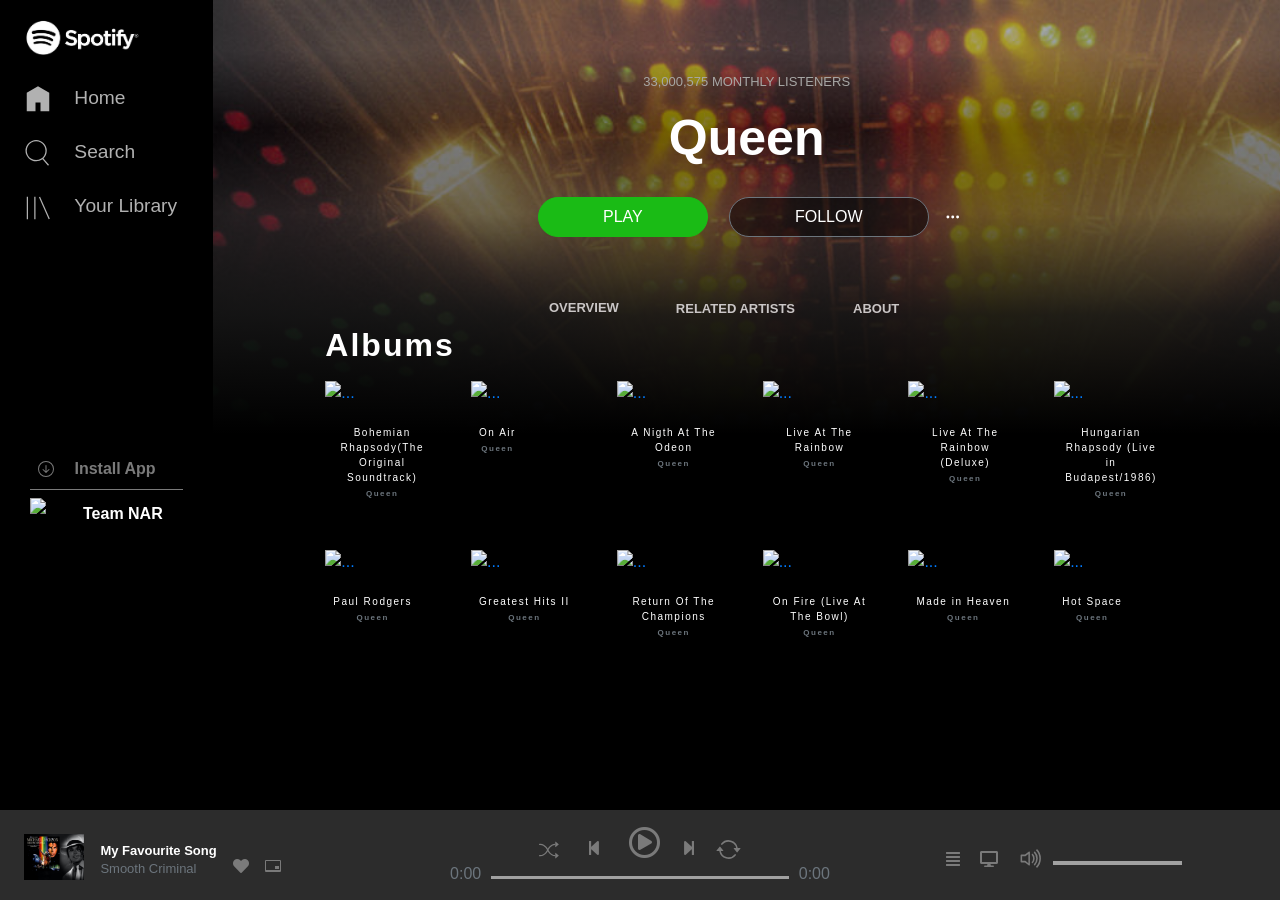
==== commit 2789a6aa: "play pause button changes" ====
--- a/artist.html
+++ b/artist.html
@@ -95,7 +95,7 @@
                         <p>33,000,575 MONTHLY LISTENERS</p>
                         <h1><strong>Queen</strong></h1>
                         <div class="d-md-flex flex-row text-center mt-3 d-none ">
-                            <button type="button" class=" btn badge-pill btn-primary playbtn">PLAY</button>
+                            <button type="button" class=" btn badge-pill btn-primary queen-play playbtn">PLAY</button>
                             <button type="button" class=" btn badge-pill btn-secondary follow mx-3">FOLLOW</button>
                             <svg  xmlns="http://www.w3.org/2000/svg" width="50" height="50" class="bi bi-three-dots " viewBox="0 0 16 16">
                                 <path d="M3 9.5a1.5 1.5 0 1 1 0-3 1.5 1.5 0 0 1 0 3zm5 0a1.5 1.5 0 1 1 0-3 1.5 1.5 0 0 1 0 3zm5 0a1.5 1.5 0 1 1 0-3 1.5 1.5 0 0 1 0 3z"/>
@@ -105,26 +105,31 @@
                         
                           <div class="row text-center mt-3 justify-content-center d-block d-md-none" style="z-index: 10;">
                             <div class="col-12">
-                              <button type="button" class="btn btn-primary btn-lg btn-block smallPlaybtn badge-pill">Play</button>
+                              <button type="button" class="btn btn-primary queen-play btn-lg btn-block smallPlaybtn badge-pill">PLAY</button>
                             </div> 
                             <div class="col-12 mt-4">
-                              <button type="button" class="btn btn-primary btn-lg btn-block smallfollow badge-pill">Follow</button>
+                              <button type="button" class="btn btn-primary btn-lg btn-block smallfollow badge-pill">FOLLOW</button>
                             </div>
                           </div>
                           
                        
                         <div class="mt-4 pt-4" style="z-index:1;">
-                            <ul class="nav nav-tabs">
+                          <div class="row flex-wrap">
+                            <div class="col-12 d-flex flex-wrap">
+                              <ul class="nav nav-tabs d-flex flex-wrap">
                                 <li class="nav-item">
                                   <a class="nav-link active" href="#"><strong>OVERVIEW</strong></a>
                                 </li>
-                                <li class="nav-item mx-4">
+                                <li class="nav-item mx-lg-4 mx-md-1">
                                   <a class="nav-link" href="#"><strong>RELATED ARTISTS</strong></a>
                                 </li>
                                 <li class="nav-item">
                                   <a class="nav-link" href="#"><strong>ABOUT</strong></a>
                                 </li>
                               </ul>
+                            </div>
+                          </div>
+                           
                         </div>
                     </div>               
                 </div>
@@ -134,8 +139,8 @@
             <section id="cardsDeck" class="artist-cards">
                     <div class="row mx-5">
                       <div id="deckHeader" class="row w-100">
-                        <div class="mt-4 mb-1">
-                            <h3>Albums</h3>
+                        <div class="">
+                            <h3 class="ml-5 ml-sm-5 ml-md-0 ml-lg-2">Albums</h3>
                             <!-- <span>Description for this deck of cards / section of music</span> -->
                         </div>
                         <!-- <div class="d-flex align-items-center ml-auto">
@@ -313,7 +318,14 @@
       <audio id="myAudio">
         <source
           src="footerassets/Michael-Jackson-Smooth-Criminal.mp3"
-          type="audio/mpeg"
+          type="audio/mpeg" 
+        />
+        Your browser does not support the audio element.
+      </audio>
+
+      <audio id="queen-audio">
+        <source src="artistassets/Queen.mp3"
+        type="audio/mpeg"
         />
         Your browser does not support the audio element.
       </audio>
@@ -358,7 +370,9 @@
                     <i class="fas fa-step-backward mx-4"></i>
 
                     <!-- Play -->
-                    <svg
+
+                    <i class="far fa-play-circle play-pause fa-2x"></i>
+                    <!-- <svg
                       class="play"
                       xmlns="http://www.w3.org/2000/svg"
                       width="40"
@@ -373,9 +387,9 @@
                       <path
                         d="M6.271 5.055a.5.5 0 0 1 .52.038l3.5 2.5a.5.5 0 0 1 0 .814l-3.5 2.5A.5.5 0 0 1 6 10.5v-5a.5.5 0 0 1 .271-.445z"
                       />
-                    </svg>
+                    </svg> -->
                     <!-- pause -->
-                    <svg
+                   <!--  <svg
                       class="pause"
                       xmlns="http://www.w3.org/2000/svg"
                       width="40"
@@ -390,7 +404,7 @@
                       <path
                         d="M5 6.25a1.25 1.25 0 1 1 2.5 0v3.5a1.25 1.25 0 1 1-2.5 0v-3.5zm3.5 0a1.25 1.25 0 1 1 2.5 0v3.5a1.25 1.25 0 1 1-2.5 0v-3.5z"
                       />
-                    </svg>
+                    </svg> -->
                     <!-- next -->
                     <i class="fas fa-step-forward mx-3"></i>
                     <!-- repeat -->
@@ -441,7 +455,7 @@
                           d="M10.025 8a4.486 4.486 0 0 1-1.318 3.182L8 10.475A3.489 3.489 0 0 0 9.025 8c0-.966-.392-1.841-1.025-2.475l.707-.707A4.486 4.486 0 0 1 10.025 8zM7 4a.5.5 0 0 0-.812-.39L3.825 5.5H1.5A.5.5 0 0 0 1 6v4a.5.5 0 0 0 .5.5h2.325l2.363 1.89A.5.5 0 0 0 7 12V4zM4.312 6.39 6 5.04v5.92L4.312 9.61A.5.5 0 0 0 4 9.5H2v-3h2a.5.5 0 0 0 .312-.11z"
                         />
                       </svg>
-                      <input type="range" min="1" max="100" value="50" class="slider" id="myRange">
+                      <input type="range" min="1" max="100" value="100" class="slider" id="myRange">
                     </div>
                   </div>
           </div>
@@ -496,7 +510,8 @@
           <i class="fas fa-step-backward mx-4"></i>
 
           <!-- Play -->
-          <svg
+          <i class="far fa-play-circle play-pause fa-2x"></i>
+          <!-- <svg
             class="play"
             xmlns="http://www.w3.org/2000/svg"
             width="40"
@@ -511,9 +526,9 @@
             <path
               d="M6.271 5.055a.5.5 0 0 1 .52.038l3.5 2.5a.5.5 0 0 1 0 .814l-3.5 2.5A.5.5 0 0 1 6 10.5v-5a.5.5 0 0 1 .271-.445z"
             />
-          </svg>
+          </svg> -->
           <!-- pause -->
-          <svg
+          <!-- <svg
             class="pause"
             xmlns="http://www.w3.org/2000/svg"
             width="40"
@@ -528,7 +543,7 @@
             <path
               d="M5 6.25a1.25 1.25 0 1 1 2.5 0v3.5a1.25 1.25 0 1 1-2.5 0v-3.5zm3.5 0a1.25 1.25 0 1 1 2.5 0v3.5a1.25 1.25 0 1 1-2.5 0v-3.5z"
             />
-          </svg>
+          </svg> -->
           <!-- next -->
           <i class="fas fa-step-forward mx-3"></i> 
         </div>
@@ -541,96 +556,10 @@
     <!-- Footer for small screen END-->
 
 
-    <script>
-
-      function heart(){
-        const heartIcon = document.querySelector('.heart-icon')
-          heartIcon.addEventListener('click',function(e){
-          heartIcon.classList.toggle('fa-heart-o')
-        })       
-      }
-    </script>
-
-
-    <script>
-      const audio = document.getElementById("myAudio");
-      const playButton = document.querySelector(".play");
-      const smallPlayButton = document.querySelector("#smallFooter .play");
-      const pauseButton = document.querySelector(".pause");
-      const smallPauseButton = document.querySelector("#smallFooter .pause");
-      function play() {
-        playButton.addEventListener("click", function (e) {
-          audio.play();
-          playButton.style.visibility = "hidden";
-          pauseButton.style.visibility = "visible";
-        });
-        pauseButton.addEventListener("click", function (e) {
-          audio.pause();
-          pauseButton.style.visibility = "hidden";
-          playButton.style.visibility = "visible";
-        });
-      }
-
-      function smallplay() {
-        smallPlayButton.addEventListener("click", function (e) {
-          audio.play();
-          smallPlayButton.style.visibility = "hidden";
-          smallPauseButton.style.visibility = "visible";
-        });
-        smallPauseButton.addEventListener("click", function (e) {
-          audio.pause();
-          smallPauseButton.style.visibility = "hidden";
-          smallPlayButton.style.visibility = "visible";
-        });
-      }
-
-      function backward() {
-        const previousButton = document.querySelector(".fa-step-backward");
-        previousButton.addEventListener("click", function (e) {
-          audio.currentTime -= 30.0;
-        });
-      }
-
-      function smallBackward() {
-        const smallPreviousButton = document.querySelector("#smallFooter .fa-step-backward");
-        smallPreviousButton.addEventListener("click", function (e) {
-          audio.currentTime -= 30.0;
-        });
-      }
-
-      function forward() {
-        const nextButton = document.querySelector(".fa-step-forward");
-        nextButton.addEventListener("click", function (e) {
-          audio.currentTime += 30.0;
-        });
-      }
-
-      function smallForward() {
-        const smallNextButton = document.querySelector("#smallFooter .fa-step-forward");
-        smallNextButton.addEventListener("click", function (e) {
-          audio.currentTime += 30.0;
-        });
-      }
-
-      function restart() {
-        const repeatButton = document.querySelector(".repeat");
-        repeatButton.addEventListener("click", function () {
-          audio.currentTime = 0.0;
-        });
-      }
-      window.onload = function () {
-        play();
-        smallplay()
-        backward();
-        smallBackward()
-        forward();
-        smallForward()
-        restart();
-        heart();
-      };
-    </script>
-
-    <script
+    <script src="script.js"></script>
+
+
+  <script
 src="https://code.jquery.com/jquery-3.5.1.slim.min.js"
 integrity="sha384-DfXdz2htPH0lsSSs5nCTpuj/zy4C+OGpamoFVy38MVBnE+IbbVYUew+OrCXaRkfj"
 crossorigin="anonymous"
--- a/styles.css
+++ b/styles.css
@@ -11,8 +11,7 @@
 
 /* Header Image */
 header img{
-    width: 15%;
-    height: 25%;
+    width: 180px;
 }
 
 /* Social Buttons */
@@ -174,7 +173,7 @@
     padding: 12px 96px 4px;
 }
 
-#personalDetails p{
+#personalDetails p a{
     color: var(--greenFocus);
 }
 
@@ -335,8 +334,7 @@
 
   @media screen and (max-width: 1200px){
     .smalltab .small-sidebar img{
-      max-width: 60%;
-      max-height: 100%;
+      max-width: 160px;
     }
 }
 
@@ -995,7 +993,8 @@
     /* z-index: 2; */
 }
 
-.artist-cards .card :hover::after{
+
+.artist-cards .card:hover::after{
     content: "";
     position: absolute;
     top: 0;
@@ -1004,6 +1003,7 @@
     width: 100%;
     background-color:  rgba(0,0,0,0.4);
 }
+
 
 /* #cardsDeck .second-row .card::before {
     content: '';
